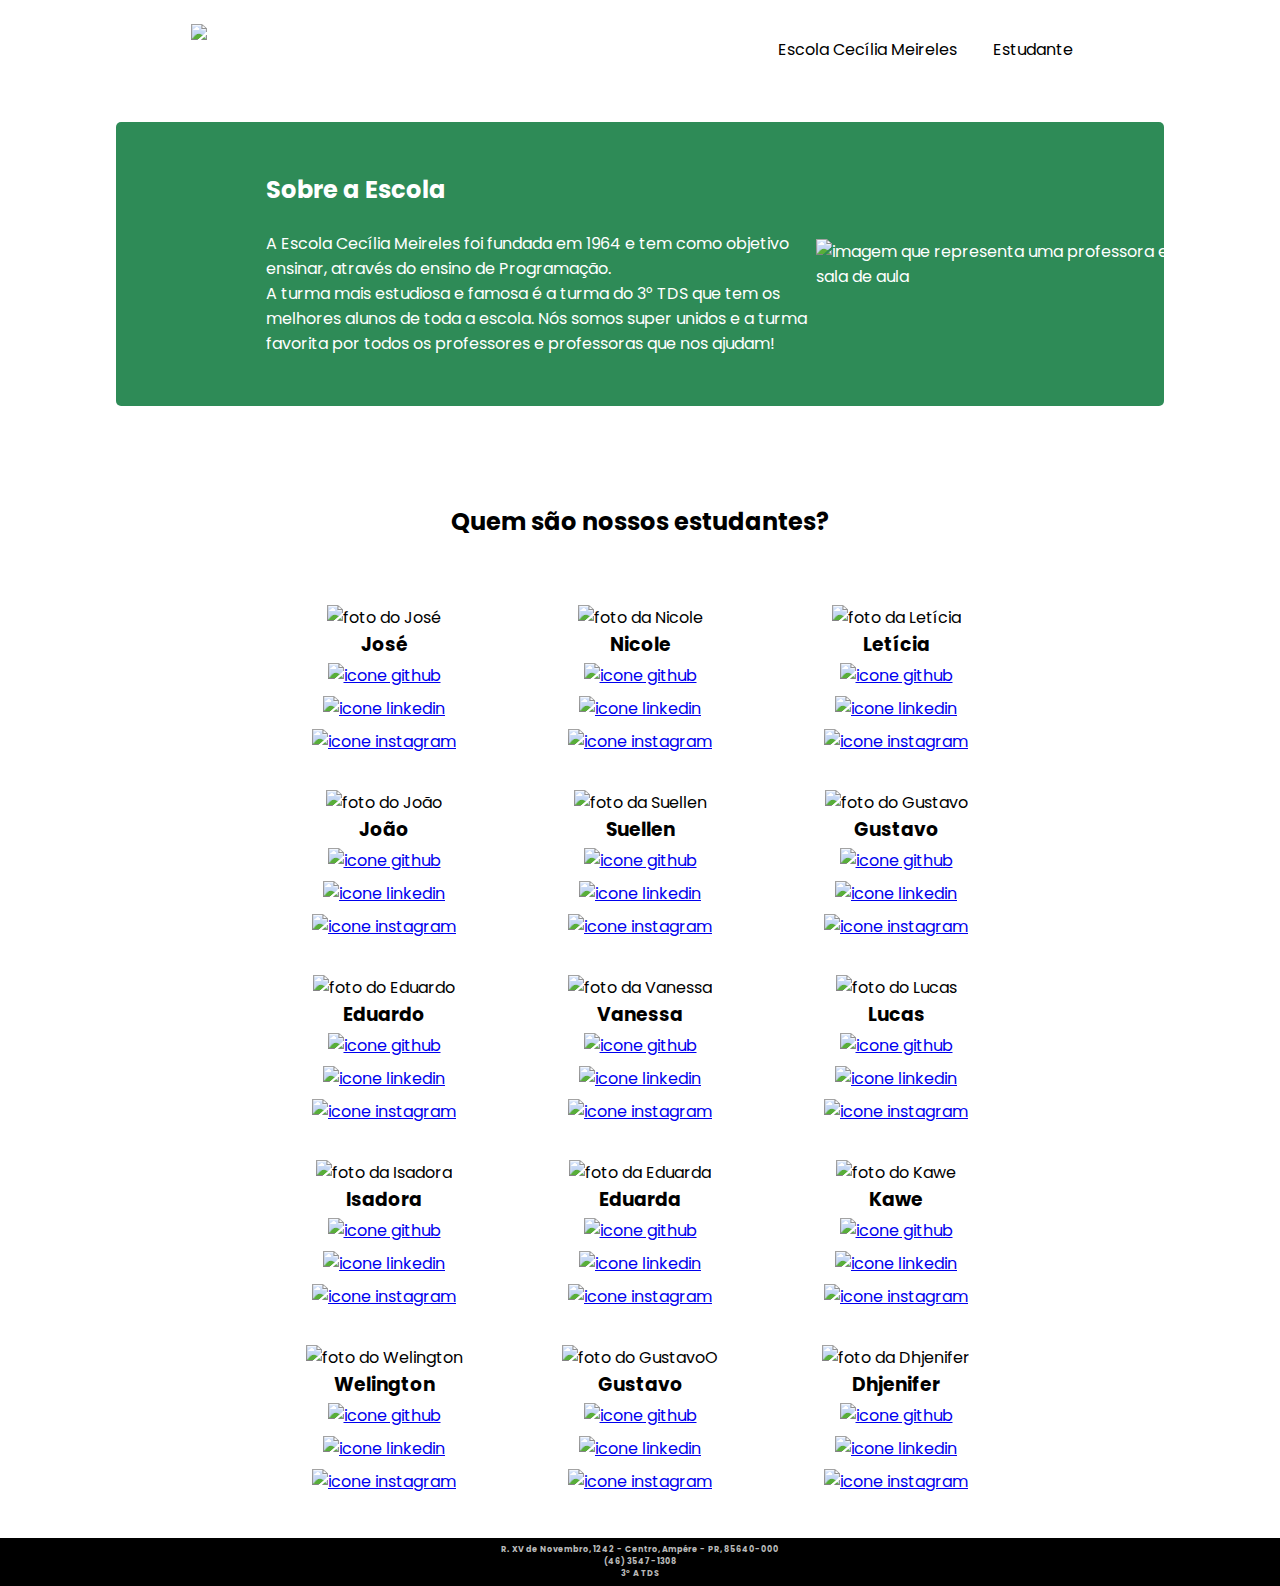
==== index.html @ db798372 "Add files via upload" ====
<!DOCTYPE html>
<html lang="en">

<head>
    <meta charset="UTF-8">
    <meta http-equiv="X-UA-Compatible" content="IE=edge">
    <meta name="viewport" content="width=device-width, initial-scale=1.0">
    <title>USE A CRIATIVIDADE</title>
    <link rel="stylesheet" href="style.css">
    <link rel="preconnect" href="https://fonts.googleapis.com">
    <link rel="preconnect" href="https://fonts.gstatic.com" crossorigin>
    <link href="https://fonts.googleapis.com/css2?family=Poppins&display=swap" rel="stylesheet">
</head>

<body>
    <header class="cabecalho">
        <img class="cabecalho-imagem" src="icones/cecilia.png" alt="logo do Cecilia">
        <ul class="cabecalho-lista">
            <li class="aspas"><a href="aspas.html">ASPAS</a></li>
            <li class="cabecalho-lista-item"><a href="#escola">Escola Cecília Meireles</a></li>
            <li class="cabecalho-lista-item"><a href="#estudante">Estudante</a></li>
        </ul>
    </header>
    <section id="escola">
        <div class="escola-div-conteudo">
                <div class="esc-texto">
                        <h2 class="escola-titulo">Sobre a Escola</h2>
                        <p class="escola-texto-um">A Escola Cecília Meireles foi fundada em 1964 e tem como objetivo ensinar, através do ensino de Programação.</p>
                        <p class="escola-texto-dois">A turma mais estudiosa e famosa é a turma do 3° TDS que tem os melhores alunos de toda a escola. Nós somos super unidos e a
                                turma favorita por todos os professores e professoras que nos ajudam!</p>
                </div>
                <div class="esc-img">
                        <img class="escola-imagem" src="icones/professora.png" alt="imagem que representa uma professora em sala de aula">
                </div>
        </div>

    </section>

    <section id="estudante">
        <h2 class="estudante-titulo">Quem são nossos estudantes?</h2>
        <div class="estudante-todos">
            <span></span>
            <div class="estudante-div">
                <img class="estudante-imagem" src="fotos/josé.jpg" alt="foto do José">
                <h3 class="estudante-nome">José</h3>
                <a href="https://github.com/joselz07" target="_blank"><img class="estudante-icone" src="icones/github.png"
                        alt="icone github"></a>
                <a href="https://www.linkedin.com/in/jose-henrique-lazarotto-9864a0315?utm_source=share&utm_campaign=share_via&utm_content=profile&utm_medium=android_app" target="_blank"><img class="estudante-icone" src="icones/linkedin.png"
                        alt="icone linkedin"></a>
                <a href="https://instagram.com" target="_blank"><img class="estudante-icone" src="icones/instagram.png"
                        alt="icone instagram"></a>
            </div>
            <div class="estudante-div">
                <img class="estudante-imagem" src="fotos/nicole.jpg" alt="foto da Nicole">
                <h3 class="estudante-nome">Nicole</h3>
                <a href="https://github.com/NicoleNr09" target="_blank"><img class="estudante-icone" src="icones/github.png"
                        alt="icone github"></a>
                <a href="https://www.linkedin.com/in/nicole-radaelli-62591130a/" target="_blank"><img class="estudante-icone" src="icones/linkedin.png"
                        alt="icone linkedin"></a>
                <a href="https://www.instagram.com/marques__ni/" target="_blank"><img class="estudante-icone" src="icones/instagram.png"
                        alt="icone instagram"></a>
            </div>
            <div class="estudante-div">
                <img class="estudante-imagem" src="fotos/letícia.jpg" alt="foto da Letícia">
                <h3 class="estudante-nome">Letícia</h3>
                <a href="https://github.com/leticia-pletsch" target="_blank"><img class="estudante-icone" src="icones/github.png"
                        alt="icone github"></a>
                <a href="https://linkedin.com" target="_blank"><img class="estudante-icone" src="icones/linkedin.png"
                        alt="icone linkedin"></a>
                <a href="https://instagram.com" target="_blank"><img class="estudante-icone" src="icones/instagram.png"
                        alt="icone instagram"></a>
            </div>
            <span></span>
            <span></span>
            <div class="estudante-div">
                <img class="estudante-imagem" src="fotos/joão.jpg" alt="foto do João">
                <h3 class="estudante-nome">João</h3>
                <a href="https://github.com/JoaoWittHobold" target="_blank"><img class="estudante-icone" src="icones/github.png"
                        alt="icone github"></a>
                <a href="https://linkedin.com" target="_blank"><img class="estudante-icone" src="icones/linkedin.png"
                        alt="icone linkedin"></a>
                <a href="https://instagram.com" target="_blank"><img class="estudante-icone" src="icones/instagram.png"
                        alt="icone instagram"></a>
            </div>
            <div class="estudante-div">
                <img class="estudante-imagem" src="fotos/suellen.jpg" alt="foto da Suellen">
                <h3 class="estudante-nome">Suellen</h3>
                <a href="https://github.com/susudodj" target="_blank"><img class="estudante-icone" src="icones/github.png"
                        alt="icone github"></a>
                <a href="https://linkedin.com" target="_blank"><img class="estudante-icone" src="icones/linkedin.png"
                        alt="icone linkedin"></a>
                <a href="https://instagram.com" target="_blank"><img class="estudante-icone" src="icones/instagram.png"
                        alt="icone instagram"></a>
            </div>
            <div class="estudante-div">
                <img class="estudante-imagem" src="fotos/gustavo.jpg" alt="foto do Gustavo">
                <h3 class="estudante-nome">Gustavo</h3>
                <a href="https://github.com/GustavoVianaGenangello" target="_blank"><img class="estudante-icone" src="icones/github.png"
                        alt="icone github"></a>
                <a href="https://linkedin.com" target="_blank"><img class="estudante-icone" src="icones/linkedin.png"
                        alt="icone linkedin"></a>
                <a href="https://instagram.com" target="_blank"><img class="estudante-icone" src="icones/instagram.png"
                        alt="icone instagram"></a>
            </div>
            <span></span>
            <span></span>
            <div class="estudante-div">
                <img class="estudante-imagem" src="fotos/eduardo.jpg" alt="foto do Eduardo">
                <h3 class="estudante-nome">Eduardo</h3>
                <a href="https://github.com/EduardoSavoldi" target="_blank"><img class="estudante-icone" src="icones/github.png"
                        alt="icone github"></a>
                <a href="https://linkedin.com" target="_blank"><img class="estudante-icone" src="icones/linkedin.png"
                        alt="icone linkedin"></a>
                <a href="https://instagram.com" target="_blank"><img class="estudante-icone" src="icones/instagram.png"
                        alt="icone instagram"></a>
            </div>
            <div class="estudante-div">
                <img class="estudante-imagem" src="fotos/vanessa.jpg" alt="foto da Vanessa">
                <h3 class="estudante-nome">Vanessa</h3>
                <a href="http://github.com/vanessamiotto" target="_blank"><img class="estudante-icone" src="icones/github.png"
                        alt="icone github"></a>
                <a href="https://www.linkedin.com/in/vanessa-dos-santos-miotto-da-silva-26632630b?trk=contact-info" target="_blank"><img class="estudante-icone" src="icones/linkedin.png"
                        alt="icone linkedin"></a>
                <a href="https://instagram.com" target="_blank"><img class="estudante-icone" src="icones/instagram.png"
                        alt="icone instagram"></a>
            </div>
            <div class="estudante-div">
                <img class="estudante-imagem" src="fotos/lucas.jpg" alt="foto do Lucas">
                <h3 class="estudante-nome">Lucas</h3>
                <a href="https://github.com/Lucas-Dacheri" target="_blank"><img class="estudante-icone" src="icones/github.png"
                        alt="icone github"></a>
                <a href="https://linkedin.com" target="_blank"><img class="estudante-icone" src="icones/linkedin.png"
                        alt="icone linkedin"></a>
                <a href="https://instagram.com" target="_blank"><img class="estudante-icone" src="icones/instagram.png"
                        alt="icone instagram"></a>
            </div>
            <span></span>
            <span></span>
            <div class="estudante-div">
                <img class="estudante-imagem" src="fotos/isadora.jpg" alt="foto da Isadora">
                <h3 class="estudante-nome">Isadora</h3>
                <a href="https://github.com/izinhadolulu" target="_blank"><img class="estudante-icone" src="icones/github.png"
                        alt="icone github"></a>
                <a href="https://linkedin.com" target="_blank"><img class="estudante-icone" src="icones/linkedin.png"
                        alt="icone linkedin"></a>
                <a href="https://instagram.com" target="_blank"><img class="estudante-icone" src="icones/instagram.png"
                        alt="icone instagram"></a>
            </div>
            <div class="estudante-div">
                <img class="estudante-imagem" src="fotos/eduarda.jpg" alt="foto da Eduarda">
                <h3 class="estudante-nome">Eduarda</h3>
                <a href="https://github.com/dudagermano" target="_blank"><img class="estudante-icone" src="icones/github.png"
                        alt="icone github"></a>
                <a href="https://linkedin.com" target="_blank"><img class="estudante-icone" src="icones/linkedin.png"
                        alt="icone linkedin"></a>
                <a href="https://instagram.com" target="_blank"><img class="estudante-icone" src="icones/instagram.png"
                        alt="icone instagram"></a>
            </div>
            <div class="estudante-div">
                <img class="estudante-imagem" src="fotos/kawe.jpg" alt="foto do Kawe">
                <h3 class="estudante-nome">Kawe</h3>
                <a href="https://github.com/kawe777" target="_blank"><img class="estudante-icone" src="icones/github.png"
                        alt="icone github"></a>
                <a href="https://linkedin.com" target="_blank"><img class="estudante-icone" src="icones/linkedin.png"
                        alt="icone linkedin"></a>
                <a href="https://instagram.com" target="_blank"><img class="estudante-icone" src="icones/instagram.png"
                        alt="icone instagram"></a>
            </div>
            <span></span>
            <span></span>
            <div class="estudante-div">
                <img class="estudante-imagem" src="fotos/welington.jpg" alt="foto do Welington">
                <h3 class="estudante-nome">Welington</h3>
                <a href="https://github.com" target="_blank"><img class="estudante-icone" src="icones/github.png"
                        alt="icone github"></a>
                <a href="https://linkedin.com" target="_blank"><img class="estudante-icone" src="icones/linkedin.png"
                        alt="icone linkedin"></a>
                <a href="https://instagram.com" target="_blank"><img class="estudante-icone" src="icones/instagram.png"
                        alt="icone instagram"></a>
            </div>
            <div class="estudante-div">
                <img class="estudante-imagem" src="fotos/gustavoO.jpg" alt="foto do GustavoO">
                <h3 class="estudante-nome">Gustavo</h3>
                <a href="https://github.com" target="_blank"><img class="estudante-icone" src="icones/github.png"
                        alt="icone github"></a>
                <a href="https://linkedin.com" target="_blank"><img class="estudante-icone" src="icones/linkedin.png"
                        alt="icone linkedin"></a>
                <a href="https://instagram.com" target="_blank"><img class="estudante-icone" src="icones/instagram.png"
                        alt="icone instagram"></a>
            </div>
            <div class="estudante-div">
                <img class="estudante-imagem" src="fotos/dhjenifer.jpg" alt="foto da Dhjenifer">
                <h3 class="estudante-nome">Dhjenifer</h3>
                <a href="https://github.com/dhjenifer-martins" target="_blank"><img class="estudante-icone" src="icones/github.png"
                        alt="icone github"></a>
                <a href="https://linkedin.com" target="_blank"><img class="estudante-icone" src="icones/linkedin.png"
                        alt="icone linkedin"></a>
                <a href="https://instagram.com" target="_blank"><img class="estudante-icone" src="icones/instagram.png"
                        alt="icone instagram"></a>
            </div>
        </div>
    </section>
    
    <footer class="rodape">
        <h1>R. XV de Novembro, 1242 - Centro, Ampére - PR, 85640-000</h1>
        <h1>(46) 3547-1308</h1>
        <h1>3º A TDS</h1>
    </footer>
</body>

</html>
---- style.css ----
*{
    margin: 0;
    padding: 0;
}
body {
    font-family: 'Poppins', sans-serif;

}

.cabecalho {
    background-color: white;
    color: white;
    display: flex;
    justify-content: space-around;
    align-items: center;
    padding: 24px 0;
}

.cabecalho-imagem{
    width: 8%;
}

.cabecalho-lista-item{
    display: inline-block;
    margin: 0 16px;
    font-size: 16px;
}

.aspas{
    display: inline-block;
    margin: 0 16px;
    font-size: 16px;
}

.aspas a{
    text-decoration: none; 
    color: white;
}

.cabecalho-lista-item a{
    text-decoration: none; 
    color: black;
}

.escola-imagem{
    width: 90%;
}

#escola{
    color:white;
    display: flex;
    justify-content: center;
    align-items: center;
    padding: 24px 0;
}

.escola-div-conteudo{
    display: grid;
    grid-template-columns: 600px 400px;
    align-items: center;
    width: 35%;
    background-color: seagreen;
    padding: 50px 500px 50px 100px;
    border-radius: 5px;
    gap: 0px;
    margin: auto;
 
}

.esc-texto{
    margin-left: 50px;
}

.esc-img{
    margin-left: 0px;
}

.escola-titulo{
    padding: 0px 0px 24px 0px;
}

#estudante{
    padding: 24px 0;
}


.estudante-imagem{
    object-fit: cover;
    width: 120px;
    height: 120px;
}

.estudante-icone{
    width: 24px;
    padding: 4px 8px;
}

.estudante-div{
    text-align: center;
    padding: 16px 0;
}

.estudante-titulo{
    text-align: center;
    padding: 50px 0;
}

.estudante-todos{
    display: grid;
    grid-template-columns: 20% 20% 20% 20% 20%;
}

.rodape{
    background-color: black;
    color: rgb(185, 185, 185);
    text-align: center;
    font-size: 4px;
    padding: 6px 0px;
}

.rodape-imagem{
    height: 60px;
    padding: 12px 0;
   
}
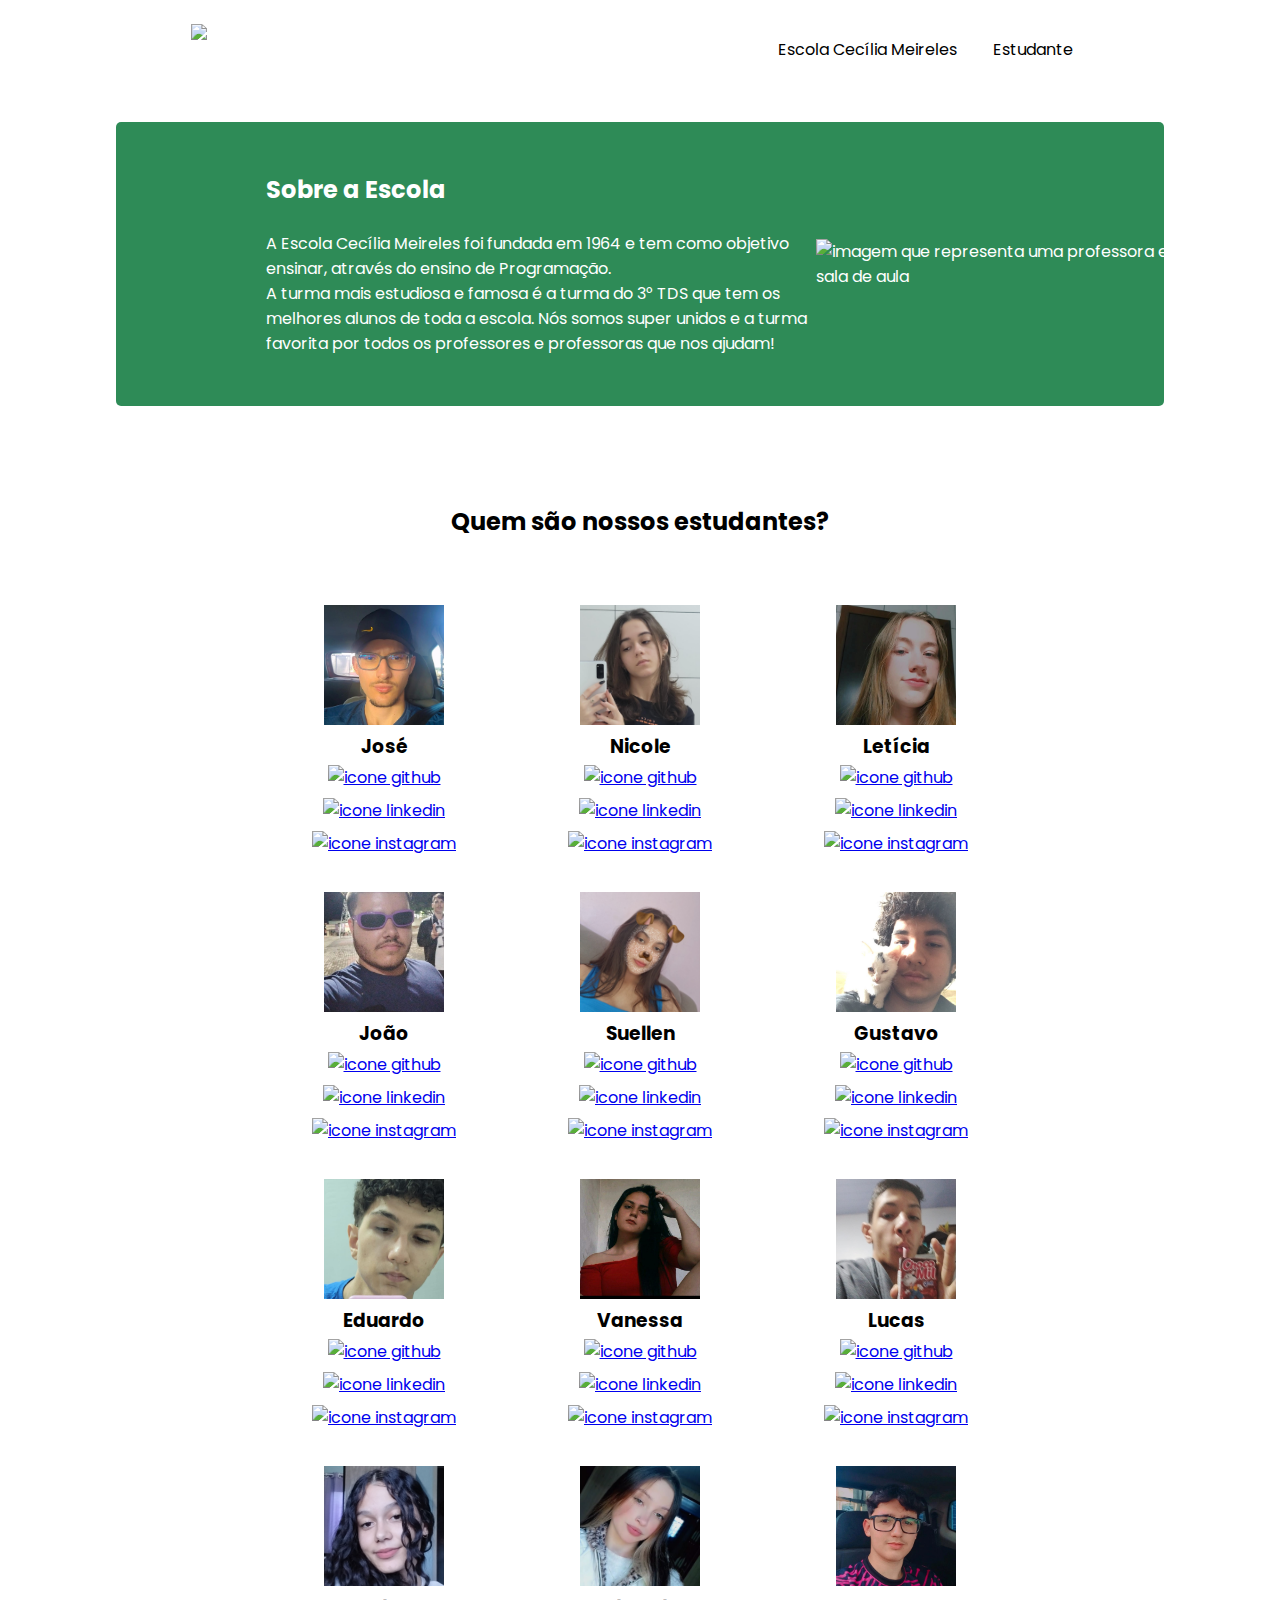
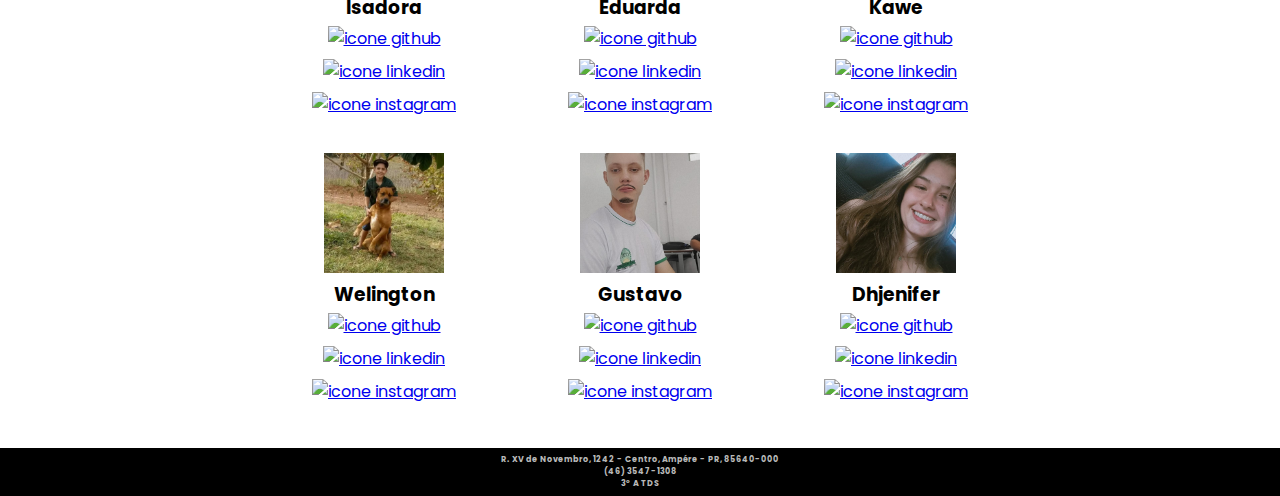
==== commit 64f57242: "Update index.html" ====
--- a/index.html
+++ b/index.html
@@ -208,4 +208,4 @@
     </footer>
 </body>
 
-</html>+</html>
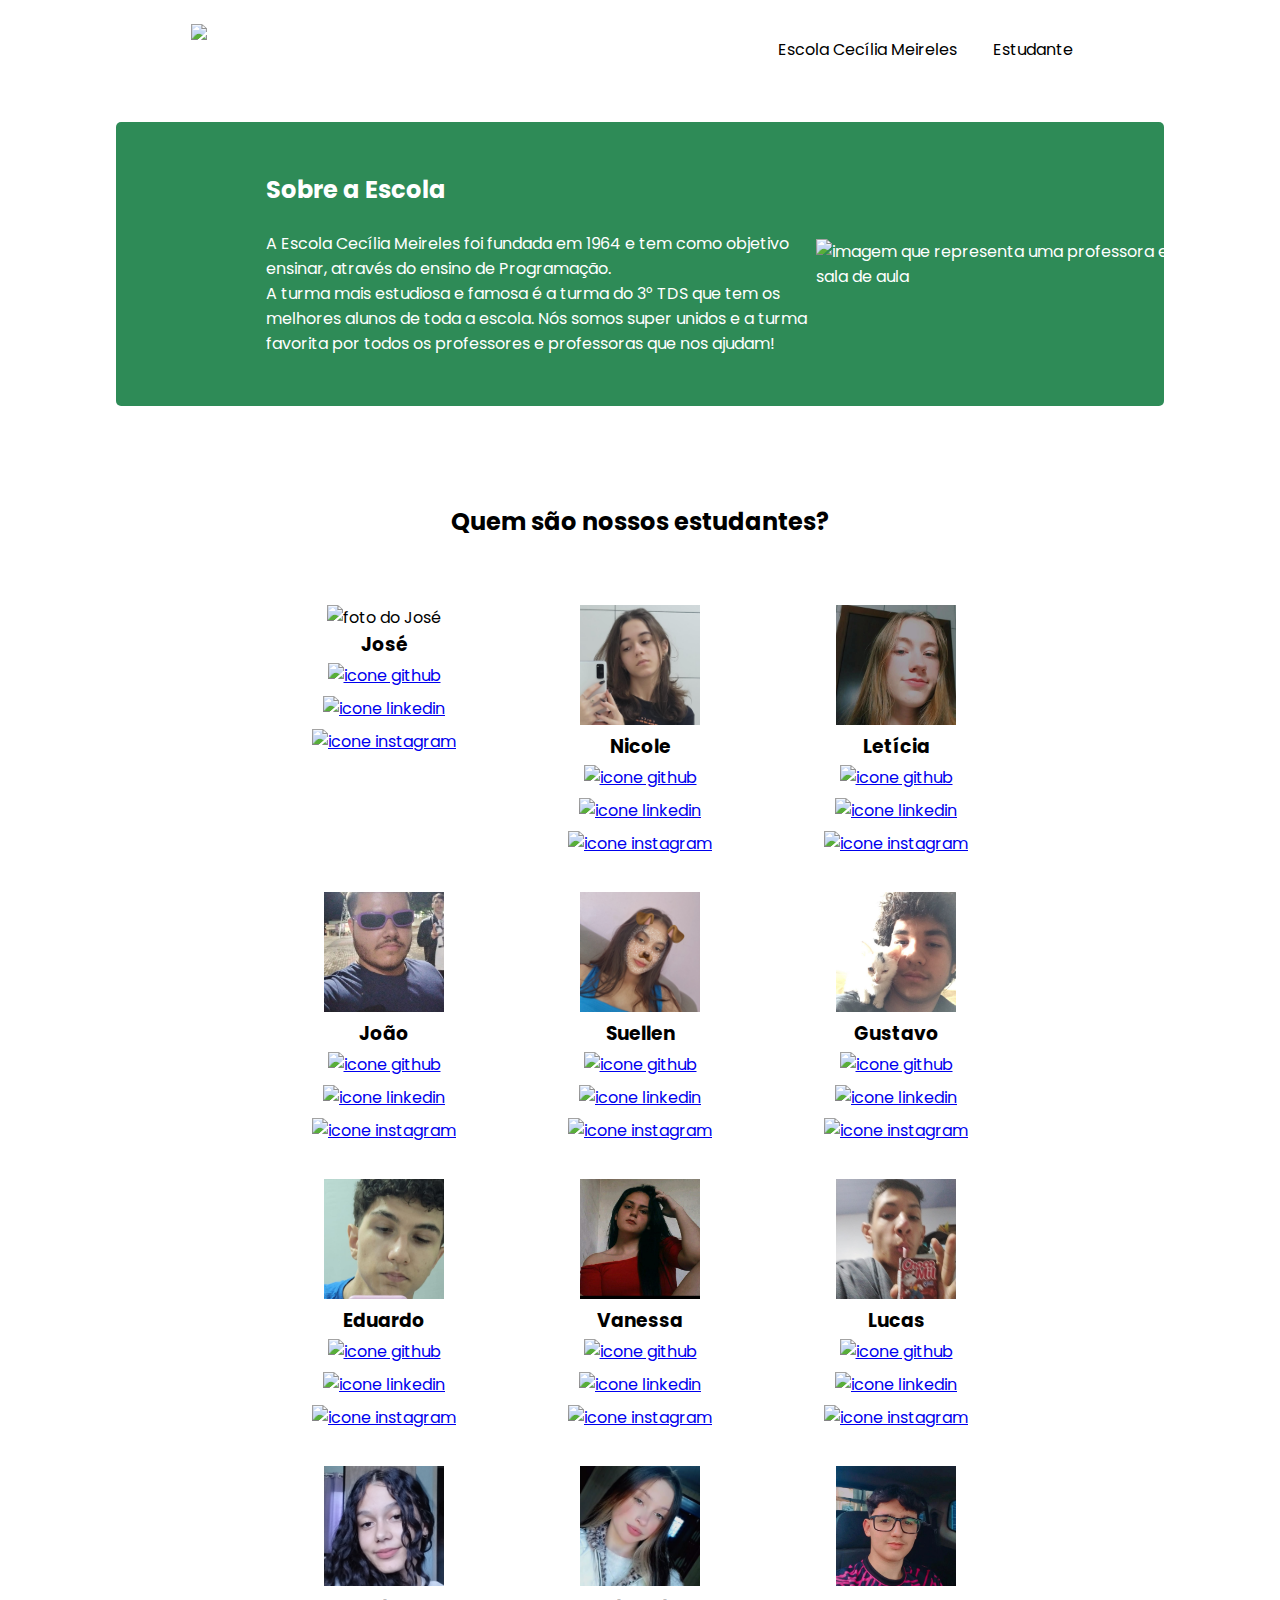
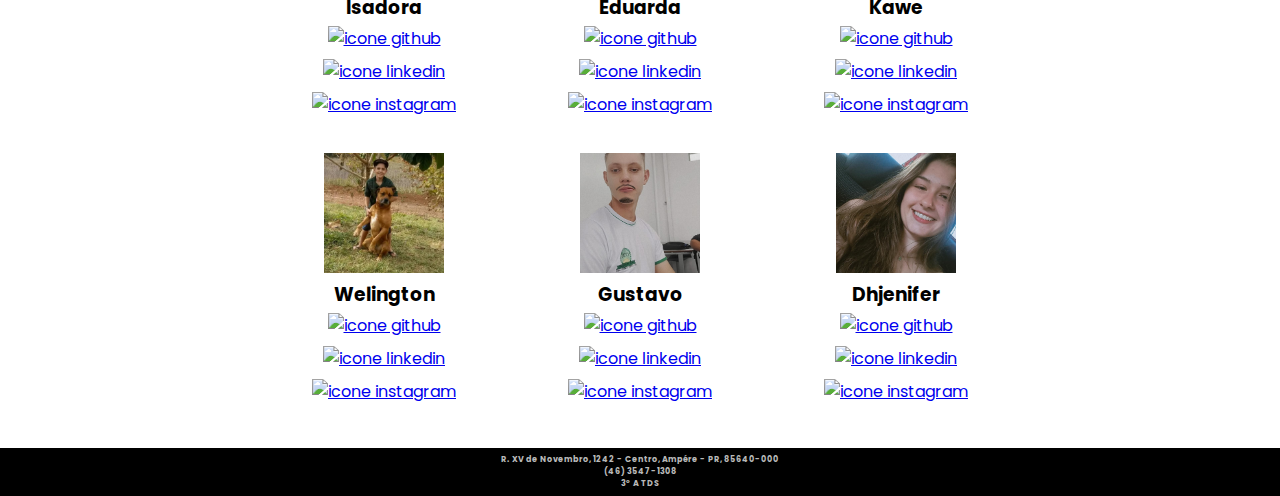
==== commit 1d494a01: "Update index.html" ====
--- a/index.html
+++ b/index.html
@@ -14,7 +14,7 @@
 
 <body>
     <header class="cabecalho">
-        <img class="cabecalho-imagem" src="icones/cecilia.png" alt="logo do Cecilia">
+        <img class="cabecalho-imagem" src="url(/icones/cecilia.png)" alt="logo do Cecilia">
         <ul class="cabecalho-lista">
             <li class="aspas"><a href="aspas.html">ASPAS</a></li>
             <li class="cabecalho-lista-item"><a href="#escola">Escola Cecília Meireles</a></li>
@@ -30,7 +30,7 @@
                                 turma favorita por todos os professores e professoras que nos ajudam!</p>
                 </div>
                 <div class="esc-img">
-                        <img class="escola-imagem" src="icones/professora.png" alt="imagem que representa uma professora em sala de aula">
+                        <img class="escola-imagem" src="url(/icones/professora.png)" alt="imagem que representa uma professora em sala de aula">
                 </div>
         </div>
 
@@ -41,7 +41,7 @@
         <div class="estudante-todos">
             <span></span>
             <div class="estudante-div">
-                <img class="estudante-imagem" src="fotos/josé.jpg" alt="foto do José">
+                <img class="estudante-imagem" src="url(/fotos/josé.jpg)" alt="foto do José">
                 <h3 class="estudante-nome">José</h3>
                 <a href="https://github.com/joselz07" target="_blank"><img class="estudante-icone" src="icones/github.png"
                         alt="icone github"></a>
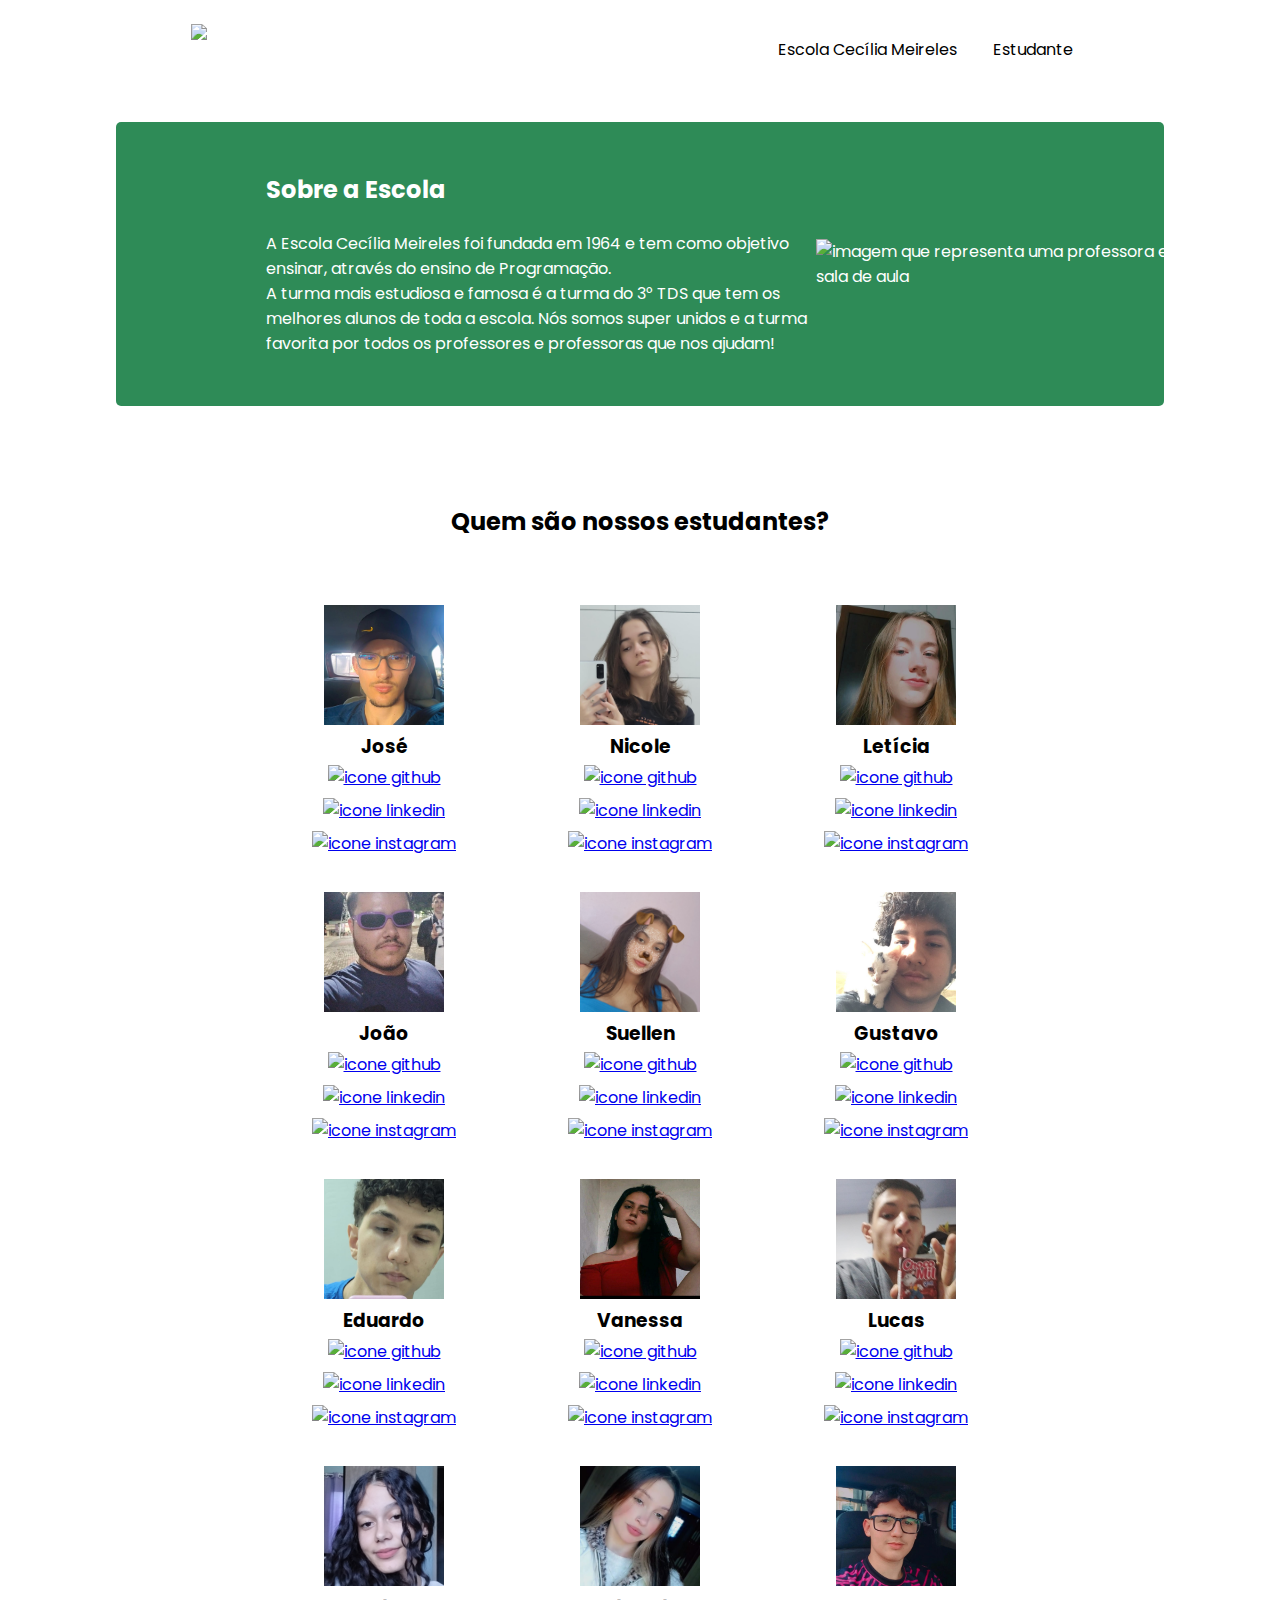
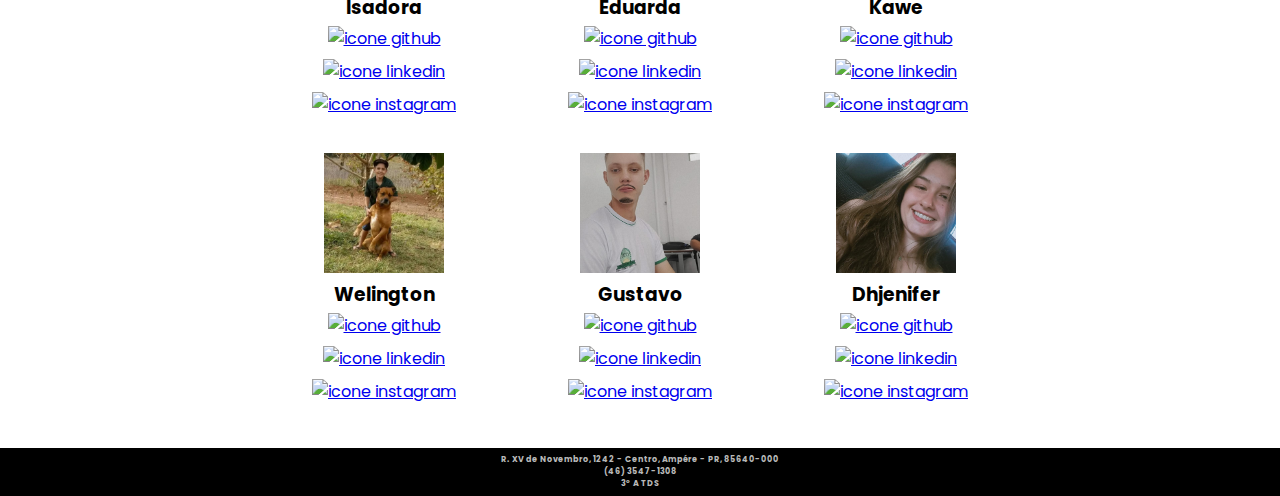
==== commit c8ea1631: "Update index.html" ====
--- a/index.html
+++ b/index.html
@@ -14,7 +14,7 @@
 
 <body>
     <header class="cabecalho">
-        <img class="cabecalho-imagem" src="url(/icones/cecilia.png)" alt="logo do Cecilia">
+        <img class="cabecalho-imagem" src="icones/cecilia.png" alt="logo do Cecilia">
         <ul class="cabecalho-lista">
             <li class="aspas"><a href="aspas.html">ASPAS</a></li>
             <li class="cabecalho-lista-item"><a href="#escola">Escola Cecília Meireles</a></li>
@@ -30,7 +30,7 @@
                                 turma favorita por todos os professores e professoras que nos ajudam!</p>
                 </div>
                 <div class="esc-img">
-                        <img class="escola-imagem" src="url(/icones/professora.png)" alt="imagem que representa uma professora em sala de aula">
+                        <img class="escola-imagem" src="icones/professora.png" alt="imagem que representa uma professora em sala de aula">
                 </div>
         </div>
 
@@ -41,7 +41,7 @@
         <div class="estudante-todos">
             <span></span>
             <div class="estudante-div">
-                <img class="estudante-imagem" src="url(/fotos/josé.jpg)" alt="foto do José">
+                <img class="estudante-imagem" src="fotos/josé.jpg" alt="foto do José">
                 <h3 class="estudante-nome">José</h3>
                 <a href="https://github.com/joselz07" target="_blank"><img class="estudante-icone" src="icones/github.png"
                         alt="icone github"></a>
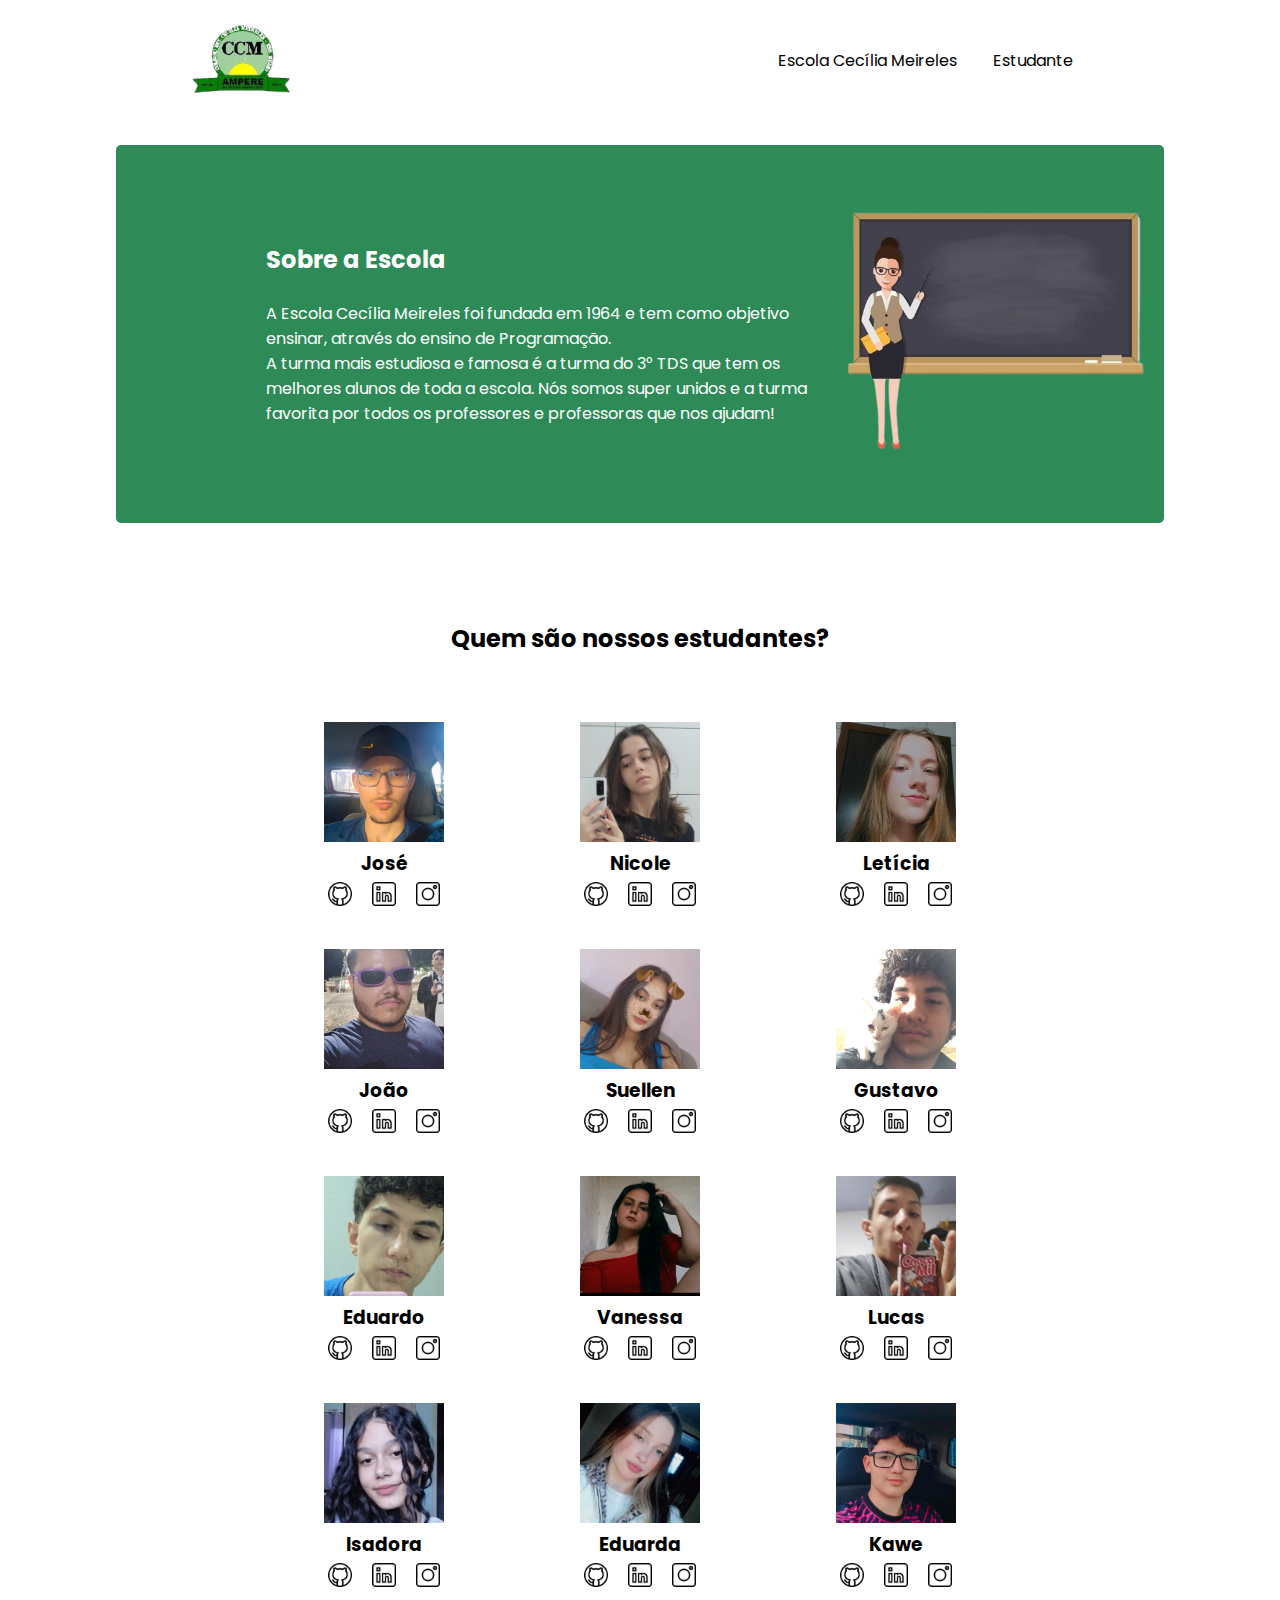
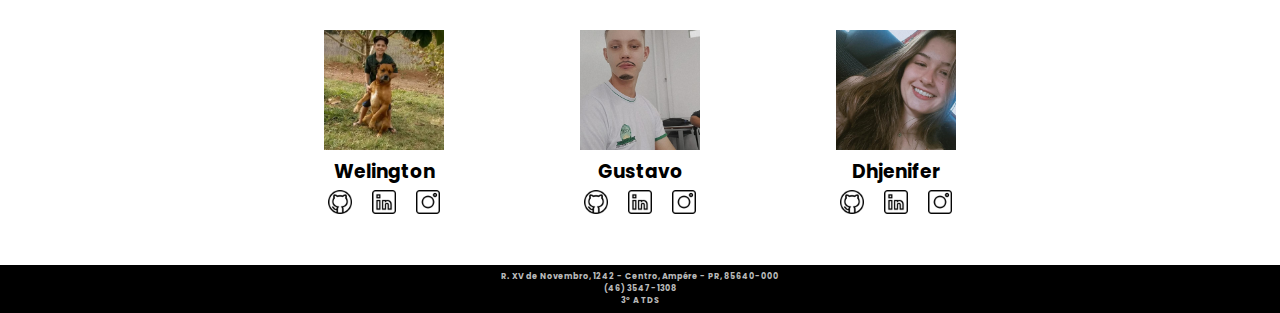
==== commit 79603b68: "Update index.html" ====
--- a/index.html
+++ b/index.html
@@ -5,7 +5,7 @@
     <meta charset="UTF-8">
     <meta http-equiv="X-UA-Compatible" content="IE=edge">
     <meta name="viewport" content="width=device-width, initial-scale=1.0">
-    <title>USE A CRIATIVIDADE</title>
+    <title>3º TDS</title>
     <link rel="stylesheet" href="style.css">
     <link rel="preconnect" href="https://fonts.googleapis.com">
     <link rel="preconnect" href="https://fonts.gstatic.com" crossorigin>
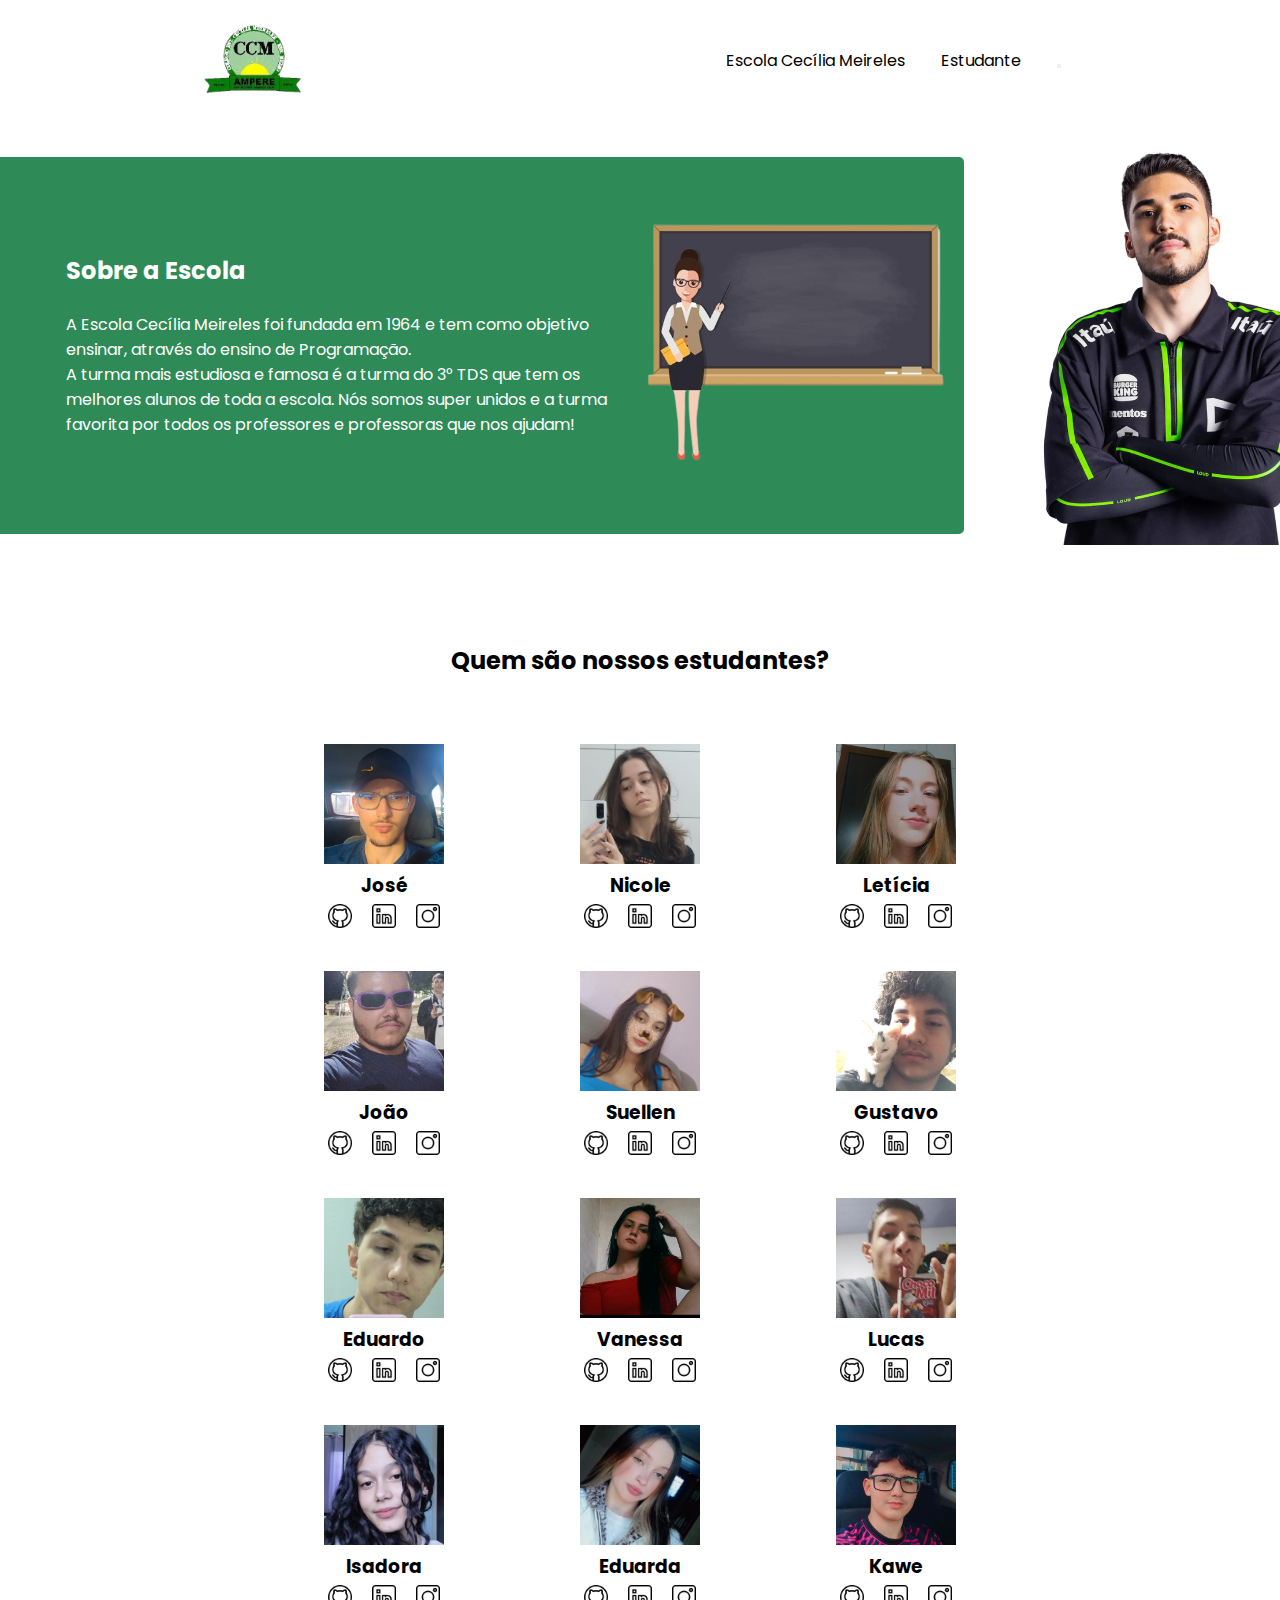
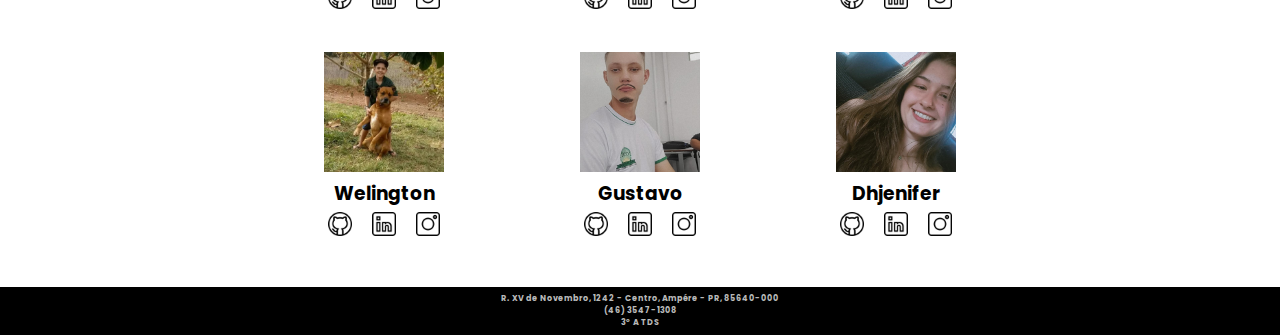
==== commit 63a0f819: "Update index.html" ====
--- a/index.html
+++ b/index.html
@@ -5,7 +5,7 @@
     <meta charset="UTF-8">
     <meta http-equiv="X-UA-Compatible" content="IE=edge">
     <meta name="viewport" content="width=device-width, initial-scale=1.0">
-    <title>3º TDS</title>
+    <title>USE A CRIATIVIDADE</title>
     <link rel="stylesheet" href="style.css">
     <link rel="preconnect" href="https://fonts.googleapis.com">
     <link rel="preconnect" href="https://fonts.gstatic.com" crossorigin>
@@ -16,9 +16,9 @@
     <header class="cabecalho">
         <img class="cabecalho-imagem" src="icones/cecilia.png" alt="logo do Cecilia">
         <ul class="cabecalho-lista">
-            <li class="aspas"><a href="aspas.html">ASPAS</a></li>
             <li class="cabecalho-lista-item"><a href="#escola">Escola Cecília Meireles</a></li>
             <li class="cabecalho-lista-item"><a href="#estudante">Estudante</a></li>
+            <button class="aspas"></button>
         </ul>
     </header>
     <section id="escola">
@@ -33,6 +33,7 @@
                         <img class="escola-imagem" src="icones/professora.png" alt="imagem que representa uma professora em sala de aula">
                 </div>
         </div>
+        <img class="aspas-img" src="ASPAS/aspas.png" alt="aspas">
 
     </section>
 
@@ -206,6 +207,23 @@
         <h1>(46) 3547-1308</h1>
         <h1>3º A TDS</h1>
     </footer>
+    <script>
+        let ativo = false;
+        let botao = document.body.querySelector("button.aspas");
+
+        botao.addEventListener("click", aspas)
+        function aspas(){
+                var aspas = document.body.querySelector("img.aspas-img").style;
+                if(!ativo){
+                        aspas.opacity = "100%";
+                        ativo = true;
+                }
+                else{
+                        aspas.opacity = "0%";
+                        ativo = false;
+                }
+        }
+    </script>
 </body>
 
 </html>
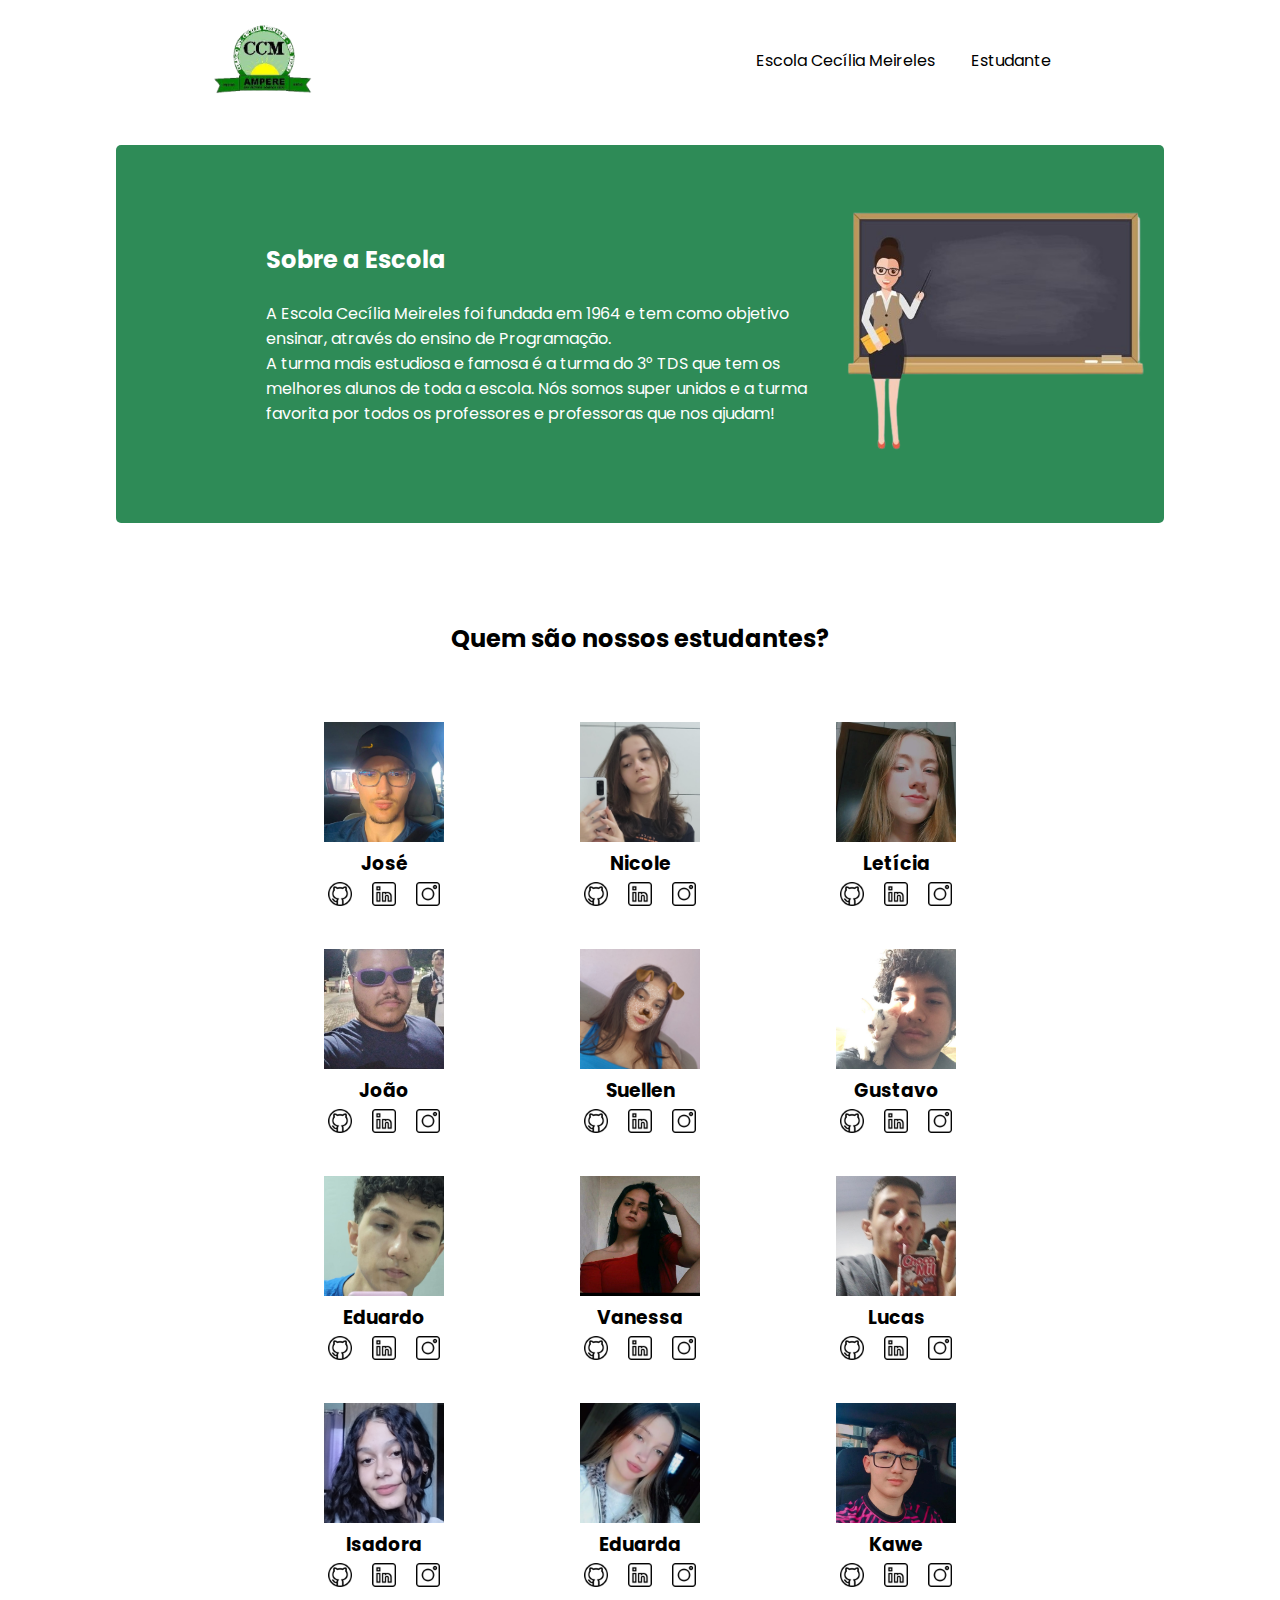
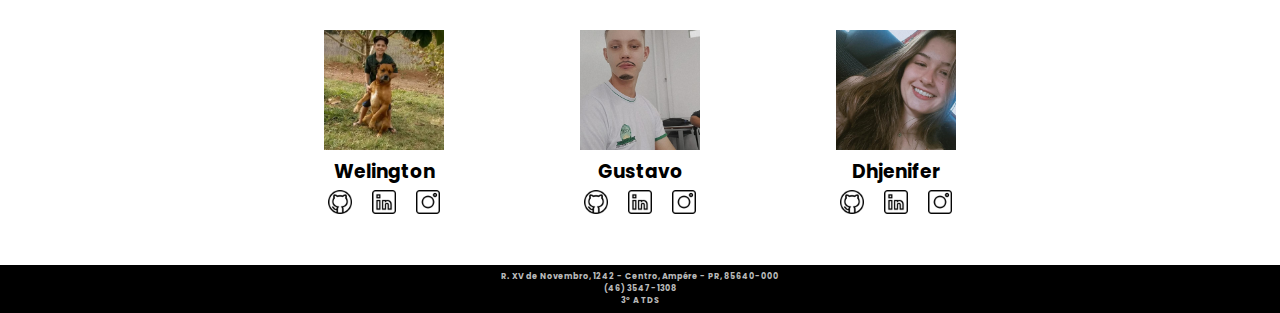
==== commit 9c37f689: "Update index.html" ====
--- a/index.html
+++ b/index.html
@@ -18,7 +18,6 @@
         <ul class="cabecalho-lista">
             <li class="cabecalho-lista-item"><a href="#escola">Escola Cecília Meireles</a></li>
             <li class="cabecalho-lista-item"><a href="#estudante">Estudante</a></li>
-            <button class="aspas"></button>
         </ul>
     </header>
     <section id="escola">
@@ -33,7 +32,6 @@
                         <img class="escola-imagem" src="icones/professora.png" alt="imagem que representa uma professora em sala de aula">
                 </div>
         </div>
-        <img class="aspas-img" src="ASPAS/aspas.png" alt="aspas">
 
     </section>
 
--- a/style.css
+++ b/style.css
@@ -122,4 +122,4 @@
     height: 60px;
     padding: 12px 0;
    
-}+}
